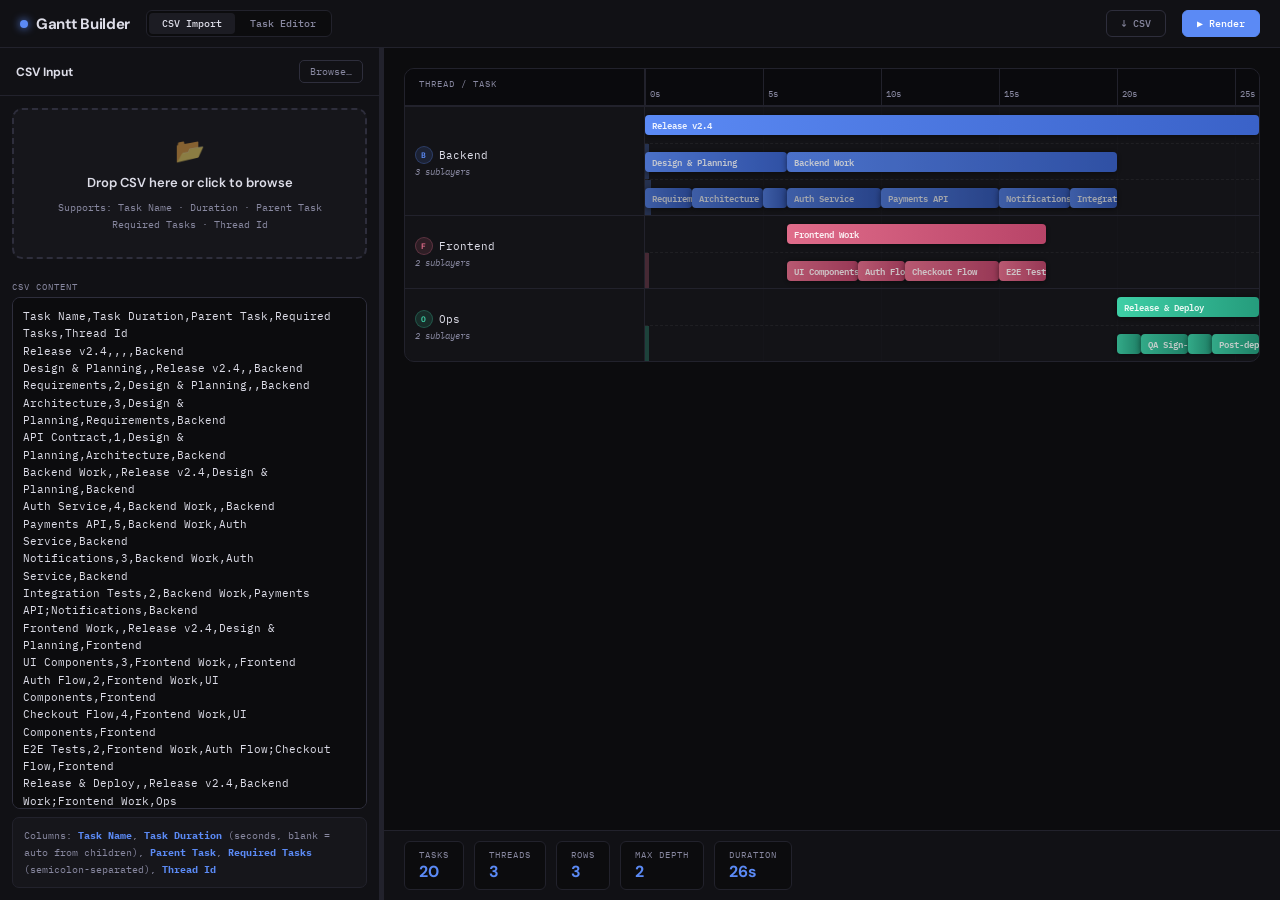
==== gantt/index.html @ 885a7ec2 "init with gantt chart" ====
<!DOCTYPE html>
<html lang="en">
<head>
  <meta charset="UTF-8">
  <meta name="viewport" content="width=device-width, initial-scale=1.0">
  <title>Gantt Builder</title>
  <link rel="preconnect" href="https://fonts.googleapis.com">
  <link href="https://fonts.googleapis.com/css2?family=IBM+Plex+Mono:wght@300;400;500;600&family=DM+Sans:wght@300;400;500;700&display=swap" rel="stylesheet">
  <link rel="icon" type="image/svg+xml" href="favicon.svg">
  <link rel="stylesheet" href="gantt.css">
</head>
<body>

<div id="topbar">
  <div class="logo"><div class="logo-dot"></div>Gantt Builder</div>
  <div class="seg">
    <button class="seg-btn on" id="btnCsv" onclick="switchPanel('csv')">CSV Import</button>
    <button class="seg-btn"   id="btnTbl" onclick="switchPanel('table')">Task Editor</button>
  </div>
  <div class="spacer"></div>
  <button class="tbtn" onclick="exportCSV()">↓ CSV</button>
  <button class="tbtn primary" onclick="render()">▶ Render</button>
</div>

<div id="main">

  <!-- ── Sidebar ── -->
  <div id="sidebar">

    <!-- CSV panel -->
    <div class="panel" id="csvPanel">
      <div class="panel-hdr">
        <span class="panel-hdr-title">CSV Input</span>
        <button class="shbtn" onclick="document.getElementById('fileInput').click()">Browse…</button>
      </div>
      <input type="file" id="fileInput" accept=".csv,.txt" onchange="onFileChange(event)">

      <div id="csvDropZone"
           onclick="document.getElementById('fileInput').click()"
           ondragover="onDragOver(event)"
           ondragleave="onDragLeave(event)"
           ondrop="onDrop(event)">
        <div class="dz-icon">📂</div>
        <div class="dz-title">Drop CSV here or click to browse</div>
        <div class="dz-sub">Supports: Task Name · Duration · Parent Task<br>Required Tasks · Thread Id</div>
      </div>

      <div class="csv-body">
        <div class="lbl">CSV content</div>
        <textarea id="csvText" placeholder="Or paste CSV directly here…"
                  spellcheck="false" oninput="scheduleSync()"></textarea>
        <div class="hint">
          Columns: <b>Task Name</b>, <b>Task Duration</b> (seconds, blank = auto from children),
          <b>Parent Task</b>, <b>Required Tasks</b> (semicolon-separated), <b>Thread Id</b>
        </div>
      </div>
    </div>

    <!-- Table editor panel -->
    <div class="panel" id="tblPanel" style="display:none">
      <div class="panel-hdr">
        <span class="panel-hdr-title">Task Editor</span>
        <button class="shbtn" onclick="addRow()">+ Add row</button>
      </div>
      <div class="tbl-wrap">
        <table id="taskTbl">
          <thead>
            <tr>
              <th style="width:26%">Name</th>
              <th style="width:13%">Dur(s)</th>
              <th style="width:18%">Parent</th>
              <th style="width:22%">Requires</th>
              <th style="width:14%">Thread</th>
              <th style="width:7%"></th>
            </tr>
          </thead>
          <tbody id="tbody"></tbody>
        </table>
      </div>
      <div class="tbl-foot">
        <button class="shbtn danger" onclick="clearRows()">Clear all</button>
      </div>
    </div>

  </div><!-- /sidebar -->

  <div id="resizer"></div>

  <!-- ── Chart area ── -->
  <div id="chartArea">
    <div id="chartEmpty">
      <div class="empty-icon">▬▬</div>
      <div class="empty-title">No chart rendered yet</div>
      <div class="empty-sub">Load a CSV or add tasks, then click ▶ Render</div>
    </div>
    <div id="chartScroll" style="display:none">
      <div id="ganttRoot"></div>
    </div>
    <div id="statsBar"></div>
  </div>

</div><!-- /main -->

<div id="tip"></div>
<div id="toast"></div>

<script src="gantt.js"></script>
</body>
</html>
---- gantt/gantt.css ----
/* ─── tokens ──────────────────────────────────────────── */
:root {
  --bg:        #0c0c0e;
  --surf:      #111115;
  --surf2:     #16161b;
  --surf3:     #1c1c23;
  --brd:       #22222c;
  --brd2:      #2e2e3c;
  --txt:       #dddde8;
  --txt2:      #8888a0;
  --txt3:      #50505f;
  --a1:        #5b8af5;   /* blue */
  --a2:        #e06c8a;   /* rose */
  --a3:        #3ecfa6;   /* teal */
  --a4:        #e0a04a;   /* amber */
  --a5:        #a07ef5;   /* violet */
  --a6:        #5bc8e0;   /* cyan */
  --mono: 'IBM Plex Mono', monospace;
  --sans: 'DM Sans', sans-serif;
  --lw: 240px;
  --sh: 36px;
  --sidebar: 380px;
}

* { box-sizing: border-box; margin: 0; padding: 0; }
html, body { height: 100%; overflow: hidden; }
body {
  background: var(--bg);
  color: var(--txt);
  font-family: var(--mono);
  font-size: 12px;
  display: flex;
  flex-direction: column;
}

/* ─── topbar ──────────────────────────────────────────── */
#topbar {
  height: 48px;
  display: flex;
  align-items: center;
  gap: 16px;
  padding: 0 20px;
  border-bottom: 1px solid var(--brd);
  background: var(--surf);
  flex-shrink: 0;
  z-index: 40;
}
.logo {
  font-family: var(--sans);
  font-weight: 700;
  font-size: 15px;
  letter-spacing: -.3px;
  color: var(--txt);
  display: flex;
  align-items: center;
  gap: 8px;
  white-space: nowrap;
}
.logo-dot {
  width: 8px;
  height: 8px;
  background: var(--a1);
  border-radius: 50%;
  flex-shrink: 0;
  box-shadow: 0 0 8px var(--a1);
}

.seg {
  display: flex;
  background: var(--bg);
  border: 1px solid var(--brd);
  border-radius: 6px;
  padding: 2px;
  gap: 2px;
}
.seg-btn {
  font-family: var(--mono);
  font-size: 10px;
  font-weight: 500;
  padding: 4px 13px;
  border-radius: 4px;
  border: none;
  background: none;
  color: var(--txt2);
  cursor: pointer;
  transition: .12s;
  white-space: nowrap;
}
.seg-btn.on { background: var(--surf3); color: var(--txt); }
.seg-btn:hover:not(.on) { color: var(--txt); }

.spacer { flex: 1; }

.tbtn {
  font-family: var(--mono);
  font-size: 10px;
  font-weight: 500;
  padding: 6px 14px;
  border-radius: 6px;
  border: 1px solid var(--brd2);
  background: none;
  color: var(--txt2);
  cursor: pointer;
  transition: .12s;
  white-space: nowrap;
}
.tbtn:hover { color: var(--txt); border-color: var(--a1); }
.tbtn.primary { background: var(--a1); color: #fff; border-color: var(--a1); }
.tbtn.primary:hover { background: #4878d8; }

/* ─── layout ──────────────────────────────────────────── */
#main { display: flex; flex: 1; overflow: hidden; }

/* ─── sidebar ─────────────────────────────────────────── */
#sidebar {
  width: var(--sidebar);
  flex-shrink: 0;
  border-right: 1px solid var(--brd);
  display: flex;
  flex-direction: column;
  background: var(--surf);
  overflow: hidden;
}
.panel { display: flex; flex-direction: column; flex: 1; overflow: hidden; }
.panel-hdr {
  padding: 12px 16px;
  border-bottom: 1px solid var(--brd);
  display: flex;
  align-items: center;
  justify-content: space-between;
  flex-shrink: 0;
}
.panel-hdr-title { font-family: var(--sans); font-weight: 700; font-size: 12px; color: var(--txt); }
.shbtn {
  font-family: var(--mono);
  font-size: 10px;
  padding: 4px 10px;
  border: 1px solid var(--brd2);
  border-radius: 5px;
  background: none;
  color: var(--txt2);
  cursor: pointer;
  transition: .12s;
}
.shbtn:hover { color: var(--txt); border-color: var(--a1); }

/* ─── csv panel ───────────────────────────────────────── */
#csvDropZone {
  margin: 12px;
  border: 2px dashed var(--brd2);
  border-radius: 10px;
  padding: 24px 16px;
  text-align: center;
  cursor: pointer;
  transition: .15s;
  display: flex;
  flex-direction: column;
  align-items: center;
  gap: 8px;
  background: var(--surf2);
}
#csvDropZone:hover,
#csvDropZone.over { border-color: var(--a1); background: rgba(91, 138, 245, .06); }

.dz-icon  { font-size: 24px; opacity: .5; }
.dz-title { font-family: var(--sans); font-weight: 600; font-size: 13px; }
.dz-sub   { color: var(--txt2); font-size: 10px; line-height: 1.7; }

#fileInput { display: none; }

.csv-body {
  display: flex;
  flex-direction: column;
  flex: 1;
  overflow: hidden;
  padding: 0 12px 12px;
}
.lbl {
  font-size: 9px;
  text-transform: uppercase;
  letter-spacing: 1px;
  color: var(--txt2);
  margin: 10px 0 5px;
}
#csvText {
  flex: 1;
  background: var(--bg);
  border: 1px solid var(--brd2);
  border-radius: 8px;
  color: var(--txt);
  font-family: var(--mono);
  font-size: 10.5px;
  padding: 10px;
  resize: none;
  outline: none;
  line-height: 1.65;
  transition: .12s;
}
#csvText:focus { border-color: var(--a1); }

.hint {
  margin-top: 8px;
  background: var(--surf2);
  border: 1px solid var(--brd);
  border-radius: 7px;
  padding: 9px 11px;
  font-size: 9.5px;
  color: var(--txt2);
  line-height: 1.8;
}
.hint b { color: var(--a1); }

/* ─── table editor ────────────────────────────────────── */
.tbl-wrap { flex: 1; overflow-y: auto; overflow-x: hidden; }
.tbl-wrap::-webkit-scrollbar { width: 4px; }
.tbl-wrap::-webkit-scrollbar-thumb { background: var(--brd2); border-radius: 2px; }

#taskTbl { width: 100%; border-collapse: collapse; }
#taskTbl th {
  position: sticky;
  top: 0;
  z-index: 2;
  background: var(--surf);
  padding: 7px 5px;
  font-size: 8.5px;
  text-transform: uppercase;
  letter-spacing: .8px;
  color: var(--txt2);
  border-bottom: 1px solid var(--brd);
  text-align: left;
}
#taskTbl td { padding: 2px 3px; border-bottom: 1px solid var(--brd); }
#taskTbl tr:hover td { background: rgba(255, 255, 255, .015); }

.cin {
  width: 100%;
  background: transparent;
  border: 1px solid transparent;
  border-radius: 3px;
  color: var(--txt);
  font-family: var(--mono);
  font-size: 10.5px;
  padding: 3px 5px;
  outline: none;
  transition: .1s;
}
.cin:focus { border-color: var(--a1); background: var(--surf2); }
.cin::placeholder { color: var(--txt3); }
.cin.cdur { color: var(--a3); }
.cin.cthr { color: var(--a1); }

.del-btn {
  background: none;
  border: none;
  color: var(--txt3);
  cursor: pointer;
  font-size: 13px;
  padding: 2px 6px;
  border-radius: 3px;
  transition: .1s;
  line-height: 1;
}
.del-btn:hover { color: var(--a2); }

.tbl-foot { padding: 9px 12px; border-top: 1px solid var(--brd); flex-shrink: 0; }

/* ─── chart area ──────────────────────────────────────── */
#chartArea { flex: 1; display: flex; flex-direction: column; overflow: hidden; }

#chartEmpty {
  flex: 1;
  display: flex;
  flex-direction: column;
  align-items: center;
  justify-content: center;
  gap: 10px;
}
.empty-icon  { font-size: 40px; opacity: .15; }
.empty-title { font-family: var(--sans); font-weight: 600; font-size: 15px; color: var(--txt2); }
.empty-sub   { font-size: 10px; color: var(--txt3); }

#chartScroll { flex: 1; overflow: auto; padding: 20px; }
#chartScroll::-webkit-scrollbar { width: 5px; height: 5px; }
#chartScroll::-webkit-scrollbar-thumb { background: var(--brd2); border-radius: 3px; }

/* ─── gantt chart ─────────────────────────────────────── */
.gantt-wrap {
  border: 1px solid var(--brd);
  border-radius: 10px;
  overflow: hidden;
  background: var(--surf);
  min-width: 500px;
}
.g-hdr {
  display: flex;
  border-bottom: 2px solid var(--brd);
  background: #0a0a0d;
  position: sticky;
  top: 0;
  z-index: 10;
}
.g-lbl-hdr {
  min-width: var(--lw);
  width: var(--lw);
  padding: 9px 14px;
  font-size: 9px;
  color: var(--txt2);
  text-transform: uppercase;
  letter-spacing: 1px;
  border-right: 1px solid var(--brd);
  flex-shrink: 0;
}
.tl-hdr { flex: 1; position: relative; height: 36px; overflow: hidden; }
.tick {
  position: absolute;
  top: 0;
  height: 100%;
  border-left: 1px solid var(--brd);
  display: flex;
  align-items: flex-end;
  padding-bottom: 6px;
  padding-left: 4px;
  font-size: 9px;
  color: var(--txt2);
  white-space: nowrap;
}

.g-row { display: flex; border-bottom: 1px solid var(--brd); transition: background .1s; }
.g-row:last-child { border-bottom: none; }
.g-row:hover { background: rgba(91, 138, 245, .03); }
.g-row.threaded { background: rgba(255, 255, 255, .008); }

.g-lbl {
  min-width: var(--lw);
  width: var(--lw);
  display: flex;
  flex-direction: column;
  justify-content: center;
  padding: 0 10px;
  border-right: 1px solid var(--brd);
  flex-shrink: 0;
  gap: 2px;
  overflow: hidden;
}
.g-lbl-inner { display: flex; align-items: center; gap: 6px; overflow: hidden; }
.g-lbl-inner span { overflow: hidden; text-overflow: ellipsis; white-space: nowrap; font-size: 10.5px; }

.tpill {
  flex-shrink: 0;
  font-size: 8px;
  font-weight: 600;
  padding: 2px 5px;
  border-radius: 99px;
  letter-spacing: .7px;
  text-transform: uppercase;
}
.sublayer-note { font-size: 9px; color: var(--txt2); font-style: italic; }

.g-timeline { flex: 1; display: flex; flex-direction: column; }
.sublayer { position: relative; height: var(--sh); flex-shrink: 0; }
.sublayer + .sublayer { border-top: 1px dashed rgba(255, 255, 255, .05); }
.sl-indent { position: absolute; left: 0; top: 0; bottom: 0; opacity: .25; }

.bar {
  position: absolute;
  top: 50%;
  transform: translateY(-50%);
  height: 20px;
  border-radius: 4px;
  display: flex;
  align-items: center;
  padding: 0 7px;
  font-size: 9px;
  font-weight: 600;
  white-space: nowrap;
  overflow: hidden;
  text-overflow: ellipsis;
  cursor: pointer;
  transition: filter .12s, transform .12s;
  box-shadow: 0 1px 6px rgba(0, 0, 0, .5);
  color: rgba(255, 255, 255, .9);
  z-index: 2;
}
.bar:hover { filter: brightness(1.35); transform: translateY(-50%) scaleY(1.1); z-index: 5; }

.gline {
  position: absolute;
  top: 0;
  bottom: 0;
  width: 1px;
  background: var(--brd);
  opacity: .22;
  pointer-events: none;
  z-index: 1;
}

/* ─── stats bar ───────────────────────────────────────── */
#statsBar {
  display: none;
  padding: 10px 20px;
  border-top: 1px solid var(--brd);
  background: var(--surf);
  flex-wrap: wrap;
  gap: 10px;
  flex-shrink: 0;
}
.stat { background: var(--bg); border: 1px solid var(--brd); border-radius: 6px; padding: 7px 14px; }
.stat-lbl { color: var(--txt2); font-size: 9px; text-transform: uppercase; letter-spacing: 1px; }
.stat-val  { font-family: var(--sans); font-weight: 700; font-size: 16px; color: var(--a1); margin-top: 1px; }

/* ─── tooltip ─────────────────────────────────────────── */
#tip {
  display: none;
  position: fixed;
  background: #111118;
  border: 1px solid var(--brd2);
  border-radius: 8px;
  padding: 10px 14px;
  font-size: 10.5px;
  line-height: 1.85;
  z-index: 1000;
  pointer-events: none;
  box-shadow: 0 8px 28px rgba(0, 0, 0, .7);
  max-width: 290px;
}
.tn { font-family: var(--sans); font-weight: 700; font-size: 13px; margin-bottom: 4px; }
.tk { color: var(--txt2); font-size: 9.5px; }

/* ─── toast ───────────────────────────────────────────── */
#toast {
  position: fixed;
  bottom: 20px;
  left: 50%;
  transform: translateX(-50%) translateY(60px);
  background: #200a12;
  border: 1px solid var(--a2);
  color: var(--a2);
  border-radius: 8px;
  padding: 9px 18px;
  font-size: 11px;
  z-index: 200;
  transition: transform .22s;
  max-width: 480px;
  text-align: center;
}
#toast.show { transform: translateX(-50%) translateY(0); }

/* ─── resize handle ───────────────────────────────────── */
#resizer {
  width: 4px;
  background: var(--brd);
  cursor: col-resize;
  flex-shrink: 0;
  transition: background .15s;
}
#resizer:hover { background: var(--a1); }

/* ─── button danger variant ───────────────────────────── */
.shbtn.danger { color: var(--a2); border-color: var(--a2); }
.shbtn.danger:hover { background: rgba(224, 108, 138, .08); }
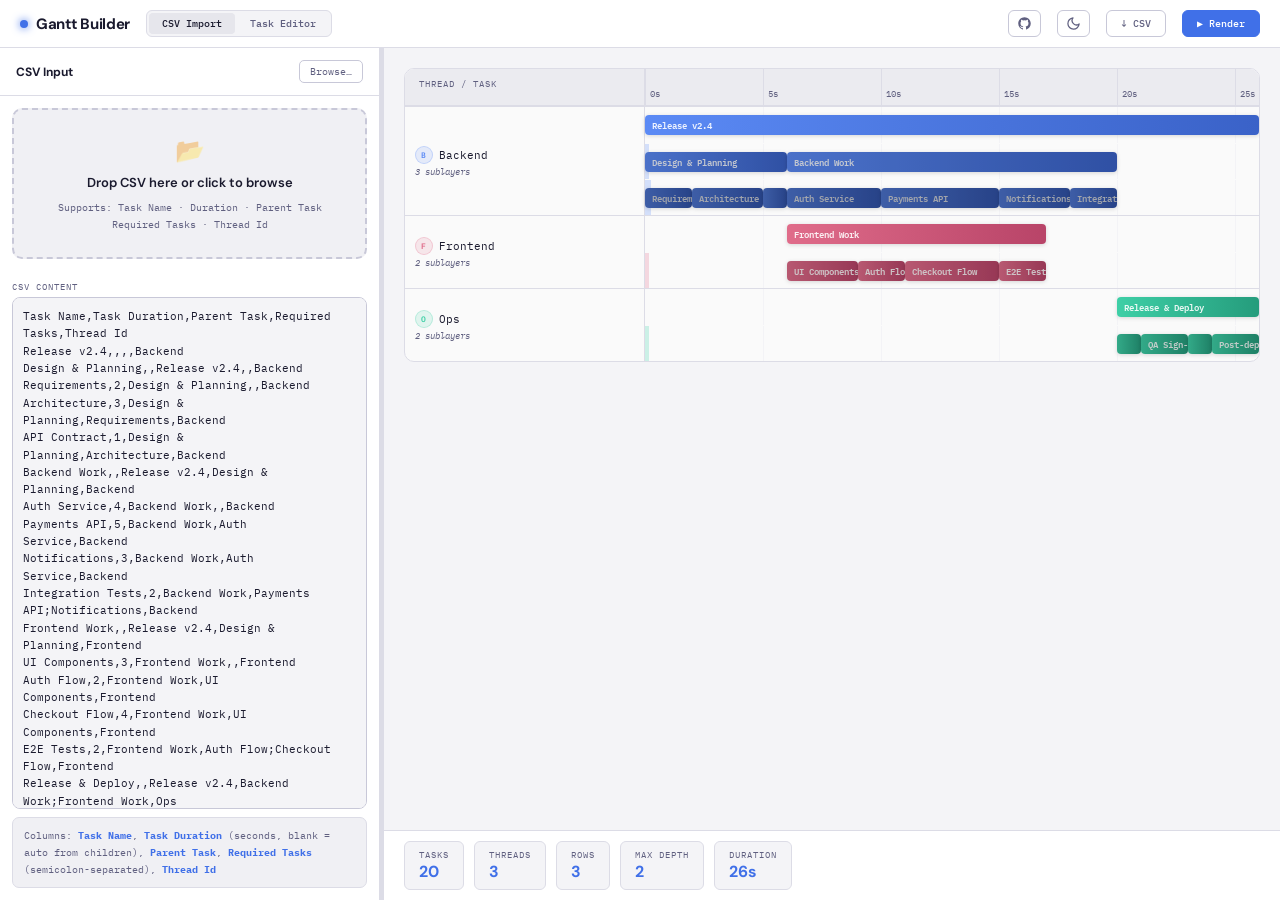
==== commit 1ec1bf41: "add light theme and link to github" ====
--- a/gantt/index.html
+++ b/gantt/index.html
@@ -18,6 +18,26 @@
     <button class="seg-btn"   id="btnTbl" onclick="switchPanel('table')">Task Editor</button>
   </div>
   <div class="spacer"></div>
+  <!-- GitHub link -->
+  <a href="https://github.com/Grantim/grantim.github.io" target="_blank" rel="noopener" class="icon-btn" title="View on GitHub">
+    <svg viewBox="0 0 24 24" fill="currentColor">
+      <path d="M12 2C6.477 2 2 6.477 2 12c0 4.418 2.865 8.166 6.839 9.489.5.092.682-.217.682-.482 0-.237-.009-.868-.013-1.703-2.782.604-3.369-1.342-3.369-1.342-.454-1.155-1.11-1.463-1.11-1.463-.908-.62.069-.608.069-.608 1.003.07 1.531 1.03 1.531 1.03.892 1.529 2.341 1.088 2.91.832.092-.647.35-1.088.636-1.338-2.22-.253-4.555-1.11-4.555-4.943 0-1.091.39-1.984 1.029-2.683-.103-.253-.446-1.27.098-2.647 0 0 .84-.269 2.75 1.025A9.578 9.578 0 0 1 12 6.836a9.59 9.59 0 0 1 2.504.337c1.909-1.294 2.747-1.025 2.747-1.025.546 1.377.203 2.394.1 2.647.64.699 1.028 1.592 1.028 2.683 0 3.842-2.339 4.687-4.566 4.935.359.309.678.919.678 1.852 0 1.336-.012 2.415-.012 2.743 0 .267.18.578.688.48C19.138 20.163 22 16.418 22 12c0-5.523-4.477-10-10-10z"/>
+    </svg>
+  </a>
+  <!-- Theme toggle -->
+  <button class="icon-btn" id="themeToggle" onclick="toggleTheme()" title="Toggle light/dark theme">
+    <svg id="themeIcon" viewBox="0 0 24 24" fill="none" stroke="currentColor" stroke-width="2" stroke-linecap="round" stroke-linejoin="round">
+      <circle cx="12" cy="12" r="5"/>
+      <line x1="12" y1="1"  x2="12" y2="3"/>
+      <line x1="12" y1="21" x2="12" y2="23"/>
+      <line x1="4.22" y1="4.22"  x2="5.64" y2="5.64"/>
+      <line x1="18.36" y1="18.36" x2="19.78" y2="19.78"/>
+      <line x1="1" y1="12" x2="3"  y2="12"/>
+      <line x1="21" y1="12" x2="23" y2="12"/>
+      <line x1="4.22" y1="19.78" x2="5.64" y2="18.36"/>
+      <line x1="18.36" y1="5.64" x2="19.78" y2="4.22"/>
+    </svg>
+  </button>
   <button class="tbtn" onclick="exportCSV()">↓ CSV</button>
   <button class="tbtn primary" onclick="render()">▶ Render</button>
 </div>
@@ -101,7 +121,39 @@
 
 </div><!-- /main -->
 
-<div id="tip"></div>
+<!-- Mobile bottom nav -->
+<nav id="bottomNav">
+  <button class="bnav-btn on" id="bnavInput" onclick="mobileTab('input')">
+    <svg viewBox="0 0 20 20" fill="none" stroke="currentColor" stroke-width="1.6" stroke-linecap="round" stroke-linejoin="round">
+      <rect x="3" y="3" width="14" height="14" rx="2"/>
+      <line x1="7" y1="7" x2="13" y2="7"/>
+      <line x1="7" y1="10" x2="13" y2="10"/>
+      <line x1="7" y1="13" x2="10" y2="13"/>
+    </svg>
+    CSV
+  </button>
+  <button class="bnav-btn" id="bnavEditor" onclick="mobileTab('editor')">
+    <svg viewBox="0 0 20 20" fill="none" stroke="currentColor" stroke-width="1.6" stroke-linecap="round" stroke-linejoin="round">
+      <rect x="3" y="3" width="14" height="14" rx="2"/>
+      <line x1="6" y1="7"  x2="10" y2="7"/>
+      <line x1="6" y1="10" x2="14" y2="10"/>
+      <line x1="6" y1="13" x2="14" y2="13"/>
+      <line x1="12" y1="4" x2="12" y2="9"/>
+      <line x1="10" y1="6.5" x2="14" y2="6.5"/>
+    </svg>
+    Editor
+  </button>
+  <button class="bnav-btn" id="bnavChart" onclick="mobileTab('chart')">
+    <svg viewBox="0 0 20 20" fill="none" stroke="currentColor" stroke-width="1.6" stroke-linecap="round" stroke-linejoin="round">
+      <rect x="3" y="9"  width="4" height="8" rx="1"/>
+      <rect x="8" y="5"  width="4" height="12" rx="1"/>
+      <rect x="13" y="2" width="4" height="15" rx="1"/>
+    </svg>
+    Chart
+  </button>
+</nav>
+
+<div id="tip"><span class="tip-drag-handle"></span></div>
 <div id="toast"></div>
 
 <script src="gantt.js"></script>
--- a/gantt/gantt.css
+++ b/gantt/gantt.css
@@ -22,6 +22,46 @@
   --sidebar: 380px;
 }
 
+/* ─── light theme overrides ───────────────────────────── */
+[data-theme="light"] {
+  --bg:    #f4f4f7;
+  --surf:  #ffffff;
+  --surf2: #f0f0f4;
+  --surf3: #e6e6ec;
+  --brd:   #dcdce6;
+  --brd2:  #c8c8d8;
+  --txt:   #1a1a2e;
+  --txt2:  #606080;
+  --txt3:  #a0a0b8;
+  --a1:    #4070e8;
+  --a2:    #d04470;
+  --a3:    #22aa80;
+}
+
+[data-theme="light"] .g-hdr        { background: #ebebf0; }
+[data-theme="light"] #tip          { background: #ffffff; }
+[data-theme="light"] #toast        { background: #fff0f4; }
+[data-theme="light"] .gantt-wrap   { background: var(--surf); }
+[data-theme="light"] .g-row.threaded { background: rgba(0,0,0,.018); }
+[data-theme="light"] .g-row:hover    { background: rgba(64,112,232,.04); }
+[data-theme="light"] .bar            { box-shadow: 0 1px 4px rgba(0,0,0,.15); }
+
+/* ─── theme toggle button ─────────────────────────────── */
+.icon-btn {
+  background: none;
+  border: 1px solid var(--brd2);
+  border-radius: 6px;
+  color: var(--txt2);
+  cursor: pointer;
+  padding: 5px 8px;
+  display: flex;
+  align-items: center;
+  transition: color .12s, border-color .12s;
+  flex-shrink: 0;
+}
+.icon-btn:hover { color: var(--txt); border-color: var(--a1); }
+.icon-btn svg   { width: 15px; height: 15px; display: block; }
+
 * { box-sizing: border-box; margin: 0; padding: 0; }
 html, body { height: 100%; overflow: hidden; }
 body {
@@ -458,3 +498,168 @@
 /* ─── button danger variant ───────────────────────────── */
 .shbtn.danger { color: var(--a2); border-color: var(--a2); }
 .shbtn.danger:hover { background: rgba(224, 108, 138, .08); }
+
+/* ════════════════════════════════════════════════════════
+   MOBILE  (≤ 700px)
+   Strategy:
+   - Stack sidebar above chart (full-width panels)
+   - Hide desktop top-bar input tabs + resizer
+   - Add bottom nav to toggle Input / Chart views
+   - Shrink gantt label column
+   - Touch tooltip: tap bar → sheet slides up from bottom
+   ════════════════════════════════════════════════════════ */
+
+/* ─── bottom nav (mobile only) ────────────────────────── */
+#bottomNav {
+  display: none;
+}
+
+@media (max-width: 700px), (max-height: 500px) and (orientation: landscape) {
+
+  /* Allow page to scroll naturally on mobile */
+  html, body { overflow: auto; height: auto; }
+  body { min-height: 100dvh; }
+
+  /* Topbar: hide desktop panel tabs, keep logo + actions */
+  .seg     { display: none; }
+  .spacer  { display: none; }
+  #topbar  { gap: 10px; padding: 0 14px; justify-content: space-between; }
+  .tbtn    { padding: 5px 11px; font-size: 9.5px; }
+
+  /* Main becomes vertical stack, no overflow:hidden */
+  #main {
+    flex-direction: column;
+    overflow: visible;
+    flex: none;
+  }
+
+  /* Sidebar: full width, natural height, no fixed right border */
+  #sidebar {
+    width: 100% !important;   /* override JS inline style */
+    border-right: none;
+    border-bottom: 1px solid var(--brd);
+    overflow: visible;
+    flex-shrink: 0;
+  }
+
+  /* Panels scroll naturally */
+  .panel { overflow: visible; }
+  .csv-body { overflow: visible; }
+  #csvText  { min-height: 160px; resize: vertical; }
+
+  /* Table editor: allow horizontal scroll */
+  .tbl-wrap { overflow-x: auto; overflow-y: auto; max-height: 360px; }
+
+  /* Hide resizer on mobile */
+  #resizer { display: none; }
+
+  /* Chart area: natural height, don't grow to fill */
+  #chartArea { flex: none; display: flex; flex-direction: column; }
+  #chartArea.visible { min-height: 60dvh; }
+  #chartScroll { flex: 1; overflow: auto; -webkit-overflow-scrolling: touch; padding: 12px; }
+  #chartEmpty  { min-height: 200px; }
+
+  /* Gantt: narrower label column */
+  :root { --lw: 130px; --sh: 40px; }
+  .g-lbl-inner span { font-size: 9.5px; }
+  .gantt-wrap { min-width: 0; border-radius: 8px; }
+
+  /* Stats: wrap tightly */
+  #statsBar { padding: 8px 12px; gap: 7px; }
+  .stat { padding: 5px 10px; }
+  .stat-val { font-size: 13px; }
+
+  /* Bottom nav */
+  #bottomNav {
+    display: flex;
+    position: sticky;
+    bottom: 0;
+    z-index: 50;
+    background: var(--surf);
+    border-top: 1px solid var(--brd);
+    height: 54px;
+    flex-shrink: 0;
+  }
+  .bnav-btn {
+    flex: 1;
+    display: flex;
+    flex-direction: column;
+    align-items: center;
+    justify-content: center;
+    gap: 3px;
+    background: none;
+    border: none;
+    color: var(--txt2);
+    font-family: var(--mono);
+    font-size: 9px;
+    cursor: pointer;
+    transition: color .12s;
+    -webkit-tap-highlight-color: transparent;
+  }
+  .bnav-btn.on { color: var(--a1); }
+  .bnav-btn svg { width: 18px; height: 18px; }
+
+  /* Mobile tooltip: slides up from bottom as a sheet */
+  #tip {
+    display: block;           /* always in DOM, moved off-screen by transform */
+    position: fixed;
+    left: 0; right: 0; bottom: 0;
+    max-width: 100%;
+    border-radius: 14px 14px 0 0;
+    border: 1px solid var(--brd2);
+    border-bottom: none;
+    padding: 16px 20px 24px;
+    font-size: 12px;
+    line-height: 2;
+    pointer-events: none;
+    z-index: 2000;
+    box-shadow: 0 -8px 32px rgba(0,0,0,.7);
+    transform: translateY(110%);
+    transition: transform .22s cubic-bezier(.32,1,.38,1);
+    visibility: hidden;       /* prevent interaction while off-screen */
+  }
+  #tip.visible {
+    transform: translateY(0);
+    pointer-events: auto;
+    visibility: visible;
+  }
+  .tip-drag-handle {
+    display: block;
+    width: 36px; height: 4px;
+    background: var(--brd2);
+    border-radius: 2px;
+    margin: 0 auto 12px;
+  }
+  .tn { font-size: 14px; }
+  .tk { font-size: 10px; }
+
+  /* Bars: slightly taller for touch targets */
+  .bar { height: 26px; }
+  .bar:active { filter: brightness(1.35); transform: translateY(-50%) scaleY(1.1); }
+
+  /* Toast: always hides below viewport, account for bottom nav */
+  #toast { bottom: 64px; transform: translateX(-50%) translateY(200px); }
+  #toast.show { transform: translateX(-50%) translateY(0); }
+}
+
+/* ─── landscape phone tweaks ──────────────────────────── */
+@media (max-height: 500px) and (orientation: landscape) {
+
+  /* Compact bottom nav: row of small buttons, less height */
+  #bottomNav { height: 40px; }
+  .bnav-btn  { font-size: 8px; gap: 2px; }
+  .bnav-btn svg { width: 14px; height: 14px; }
+
+  /* Chart takes full remaining height */
+  #chartArea { min-height: 0; flex: 1; }
+  #chartScroll { padding: 8px; }
+
+  /* Tighter gantt rows */
+  :root { --sh: 32px; --lw: 110px; }
+
+  /* Textarea shorter in landscape */
+  #csvText { min-height: 80px; }
+
+  /* Toast above compact nav */
+  #toast { bottom: 50px; }
+}
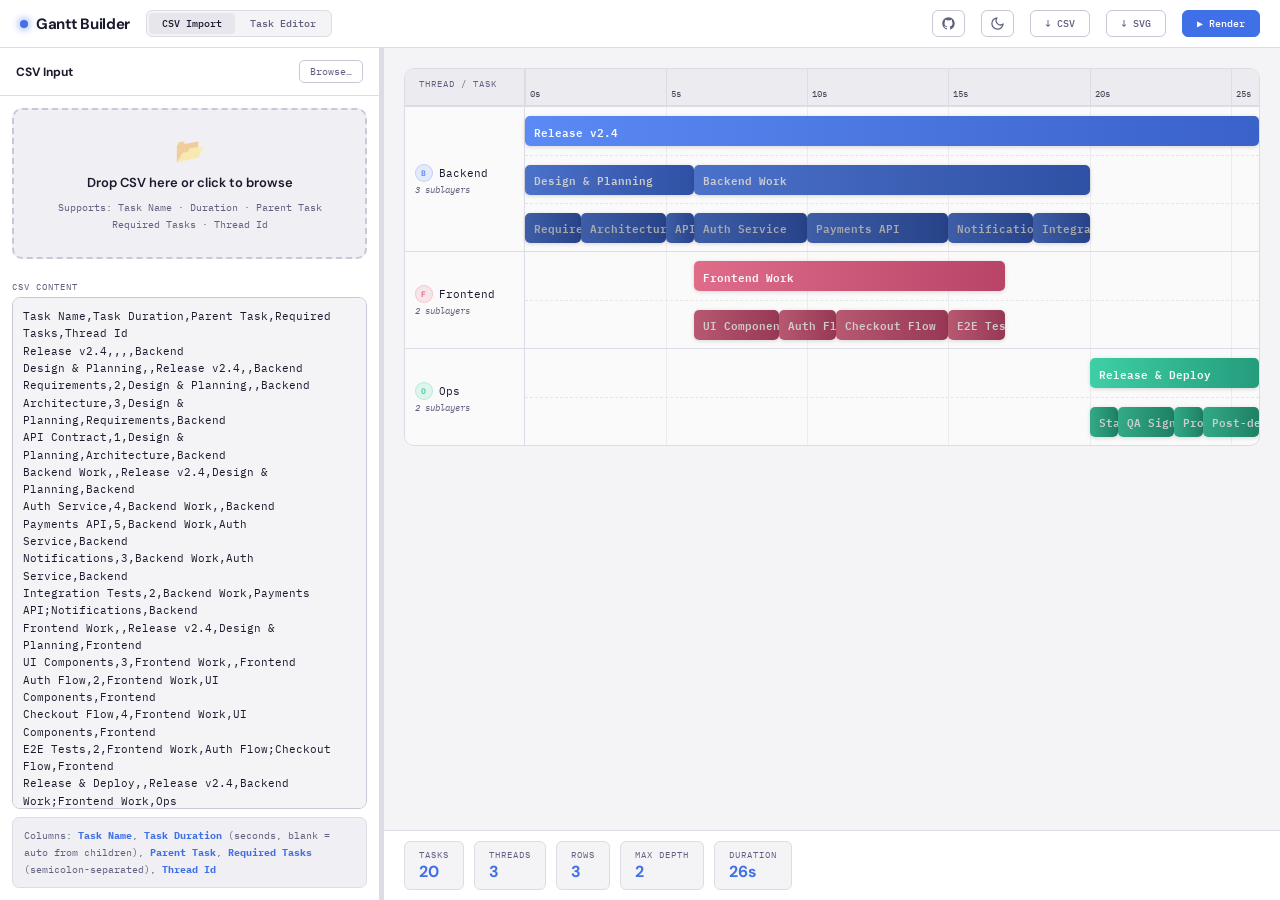
==== commit 3ae80783: "Add svg export" ====
--- a/gantt/index.html
+++ b/gantt/index.html
@@ -39,6 +39,7 @@
     </svg>
   </button>
   <button class="tbtn" onclick="exportCSV()">↓ CSV</button>
+  <button class="tbtn" onclick="exportSVG()">↓ SVG</button>
   <button class="tbtn primary" onclick="render()">▶ Render</button>
 </div>
 
--- a/gantt/gantt.css
+++ b/gantt/gantt.css
@@ -17,8 +17,8 @@
   --a6:        #5bc8e0;   /* cyan */
   --mono: 'IBM Plex Mono', monospace;
   --sans: 'DM Sans', sans-serif;
-  --lw: 240px;
-  --sh: 36px;
+  --lw: 120px;
+  --sh: 48px;
   --sidebar: 380px;
 }
 
@@ -44,7 +44,12 @@
 [data-theme="light"] .gantt-wrap   { background: var(--surf); }
 [data-theme="light"] .g-row.threaded { background: rgba(0,0,0,.018); }
 [data-theme="light"] .g-row:hover    { background: rgba(64,112,232,.04); }
-[data-theme="light"] .bar            { box-shadow: 0 1px 4px rgba(0,0,0,.15); }
+[data-theme="light"] .bar            { box-shadow: 0 1px 4px rgba(0,0,0,.15); color: rgba(255,255,255,.95); }
+[data-theme="light"] .g-lbl-inner span { color: var(--txt); }
+[data-theme="light"] .sublayer-note   { color: var(--txt2); }
+[data-theme="light"] .tick            { color: #444458; }
+[data-theme="light"] .sublayer + .sublayer { border-top-color: rgba(0,0,0,.08); }
+[data-theme="light"] .gline           { background: #888; opacity: .12; }
 
 /* ─── theme toggle button ─────────────────────────────── */
 .icon-btn {
@@ -320,6 +325,10 @@
 .empty-sub   { font-size: 10px; color: var(--txt3); }
 
 #chartScroll { flex: 1; overflow: auto; padding: 20px; }
+#csvText::-webkit-scrollbar { width: 4px; }
+#csvText::-webkit-scrollbar-thumb { background: var(--brd2); border-radius: 2px; }
+#csvText::-webkit-scrollbar-track { background: transparent; }
+
 #chartScroll::-webkit-scrollbar { width: 5px; height: 5px; }
 #chartScroll::-webkit-scrollbar-thumb { background: var(--brd2); border-radius: 3px; }
 
@@ -399,18 +408,18 @@
 .g-timeline { flex: 1; display: flex; flex-direction: column; }
 .sublayer { position: relative; height: var(--sh); flex-shrink: 0; }
 .sublayer + .sublayer { border-top: 1px dashed rgba(255, 255, 255, .05); }
-.sl-indent { position: absolute; left: 0; top: 0; bottom: 0; opacity: .25; }
+.sl-indent { display: none; }
 
 .bar {
   position: absolute;
   top: 50%;
   transform: translateY(-50%);
-  height: 20px;
-  border-radius: 4px;
+  height: 30px;
+  border-radius: 5px;
   display: flex;
   align-items: center;
-  padding: 0 7px;
-  font-size: 9px;
+  padding: 0 9px;
+  font-size: 11px;
   font-weight: 600;
   white-space: nowrap;
   overflow: hidden;
@@ -560,7 +569,7 @@
   #chartEmpty  { min-height: 200px; }
 
   /* Gantt: narrower label column */
-  :root { --lw: 130px; --sh: 40px; }
+  :root { --lw: 90px; --sh: 48px; }
   .g-lbl-inner span { font-size: 9.5px; }
   .gantt-wrap { min-width: 0; border-radius: 8px; }
 
@@ -634,7 +643,7 @@
   .tk { font-size: 10px; }
 
   /* Bars: slightly taller for touch targets */
-  .bar { height: 26px; }
+  .bar { height: 34px; font-size: 11px; }
   .bar:active { filter: brightness(1.35); transform: translateY(-50%) scaleY(1.1); }
 
   /* Toast: always hides below viewport, account for bottom nav */
@@ -655,7 +664,7 @@
   #chartScroll { padding: 8px; }
 
   /* Tighter gantt rows */
-  :root { --sh: 32px; --lw: 110px; }
+  :root { --sh: 36px; --lw: 80px; }
 
   /* Textarea shorter in landscape */
   #csvText { min-height: 80px; }
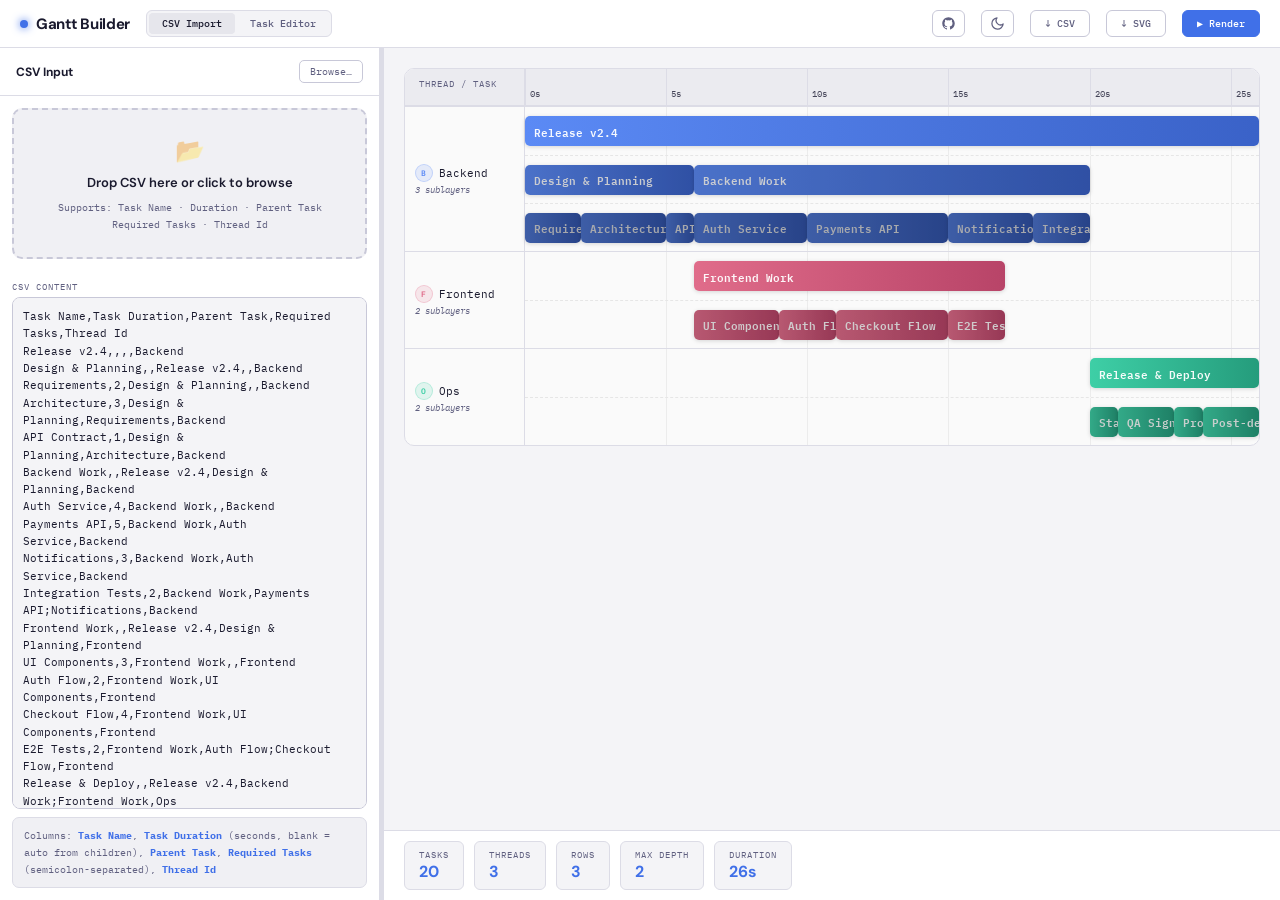
==== commit bdb175b4: "Update structure + svg exportSVG" ====
--- a/gantt/index.html
+++ b/gantt/index.html
@@ -157,6 +157,7 @@
 <div id="tip"><span class="tip-drag-handle"></span></div>
 <div id="toast"></div>
 
-<script src="gantt.js"></script>
+<script src="gantt-core.js"></script>
+<script src="gantt-ui.js"></script>
 </body>
 </html>
